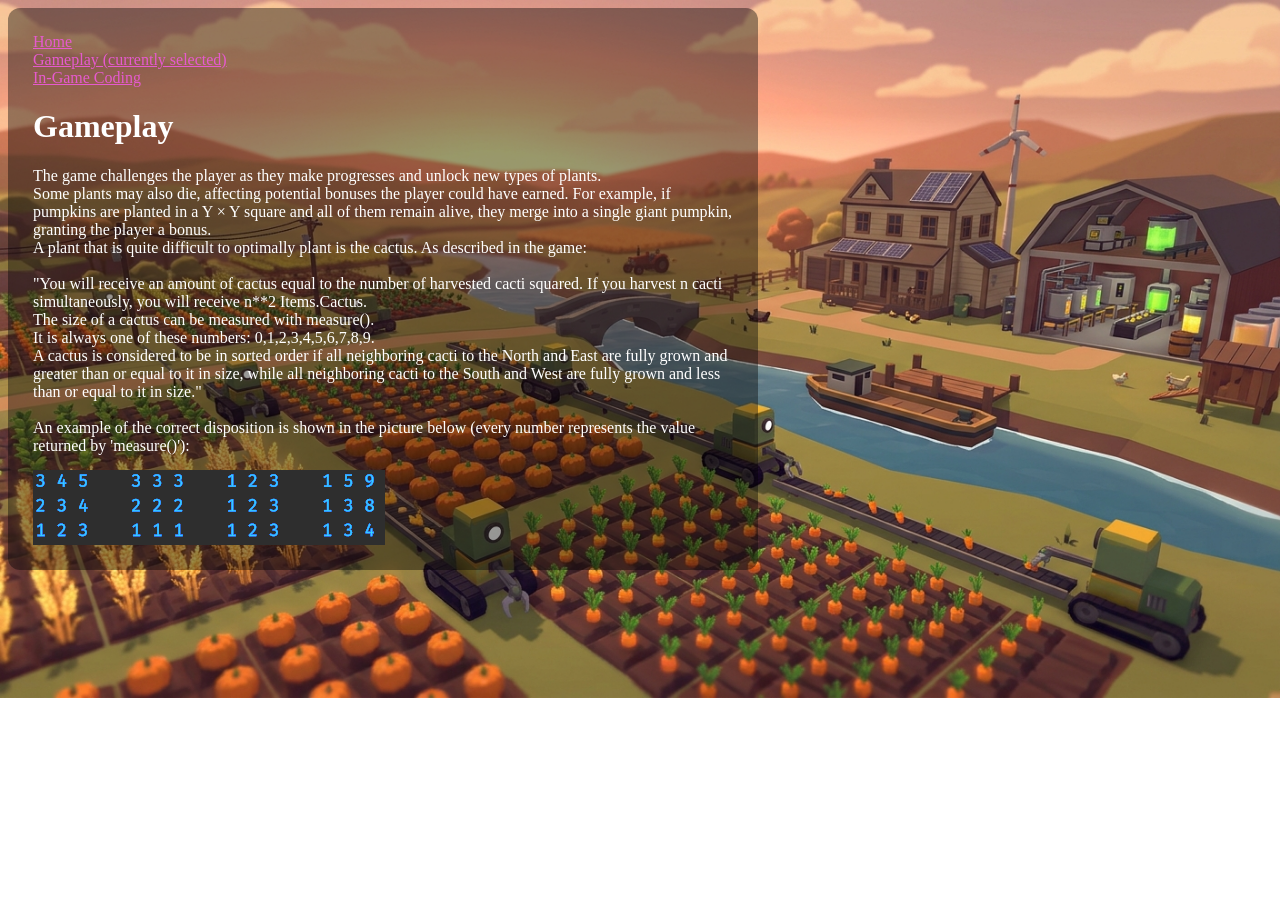
==== gameplay.html @ 9cd08563 "Update gameplay.html" ====
<!DOCTYPE html>
<html>
  <head>
    <title>
      Gameplay
    </title>
    <link rel="stylesheet" href="style.css" type="text/css"/>
  </head>
  <link rel="stylesheet" href="style.css" type="text/css"/>
  <body class="gameplay">
    <div class="content-box">
    <a href="index.html"> Home </a> <br>
    <a href="gameplay.html"> Gameplay (currently selected) </a> <br>
    <a href="ingame_coding.html"> In-Game Coding </a> <br>
    <h1 style="color:white;">Gameplay</h1>
    The game challenges the player as they make progresses and unlock new types of plants. <br>
    Some plants may also die, affecting potential bonuses the player could have earned. For example, if pumpkins are planted in a Y × Y square and all of them remain alive, 
    they merge into a single giant pumpkin, granting the player a bonus. <br>
    A plant that is quite difficult to optimally plant is the cactus. As described in the game: <br> <br>
    "You will receive an amount of cactus equal to the number of harvested cacti squared. If you harvest n cacti simultaneously, you will receive n**2 Items.Cactus. <br>
    The size of a cactus can be measured with measure(). <br>
    It is always one of these numbers: 0,1,2,3,4,5,6,7,8,9. <br>
    A cactus is considered to be in sorted order if all neighboring cacti to the North and East are fully grown and greater than or equal to it in size, 
    while all neighboring cacti to the South and West are fully grown and less than or equal to it in size." <br> <br>
    An example of the correct disposition is shown in the picture below (every number represents the value returned by 'measure()'):
    <img src="images/cactus_disposition.png">
    </div>
  </body>
</html>
---- style.css ----
body.home {
  background-image: url("images/bg_home.jpg");
  background-repeat: no-repeat;
  background-size: cover;
}

body.gameplay {
  background-image: url("images/bg_gaming.jpg");
  background-repeat: no-repeat;
  background-size: cover;
}

body.coding {
  background-image: url("images/bg_coding.jpg");
  background-repeat: no-repeat;
  background-size: cover;
}

h1 {color:gray;}

.content-box {
  background-color: rgba(0, 0, 0, 0.4);
  color: white;
  padding: 25px;
  max-width: 700px;
  border-radius: 12px;
}

a {
  color:#e65ace
}

a:visited {
  color:#570f2a
}

img {
  display: block;
  margin-top: 15px;
}
---- style.css ----
body.home {
  background-image: url("images/bg_home.jpg");
  background-repeat: no-repeat;
  background-size: cover;
}

body.gameplay {
  background-image: url("images/bg_gaming.jpg");
  background-repeat: no-repeat;
  background-size: cover;
}

body.coding {
  background-image: url("images/bg_coding.jpg");
  background-repeat: no-repeat;
  background-size: cover;
}

h1 {color:gray;}

.content-box {
  background-color: rgba(0, 0, 0, 0.4);
  color: white;
  padding: 25px;
  max-width: 700px;
  border-radius: 12px;
}

a {
  color:#e65ace
}

a:visited {
  color:#570f2a
}

img {
  display: block;
  margin-top: 15px;
}
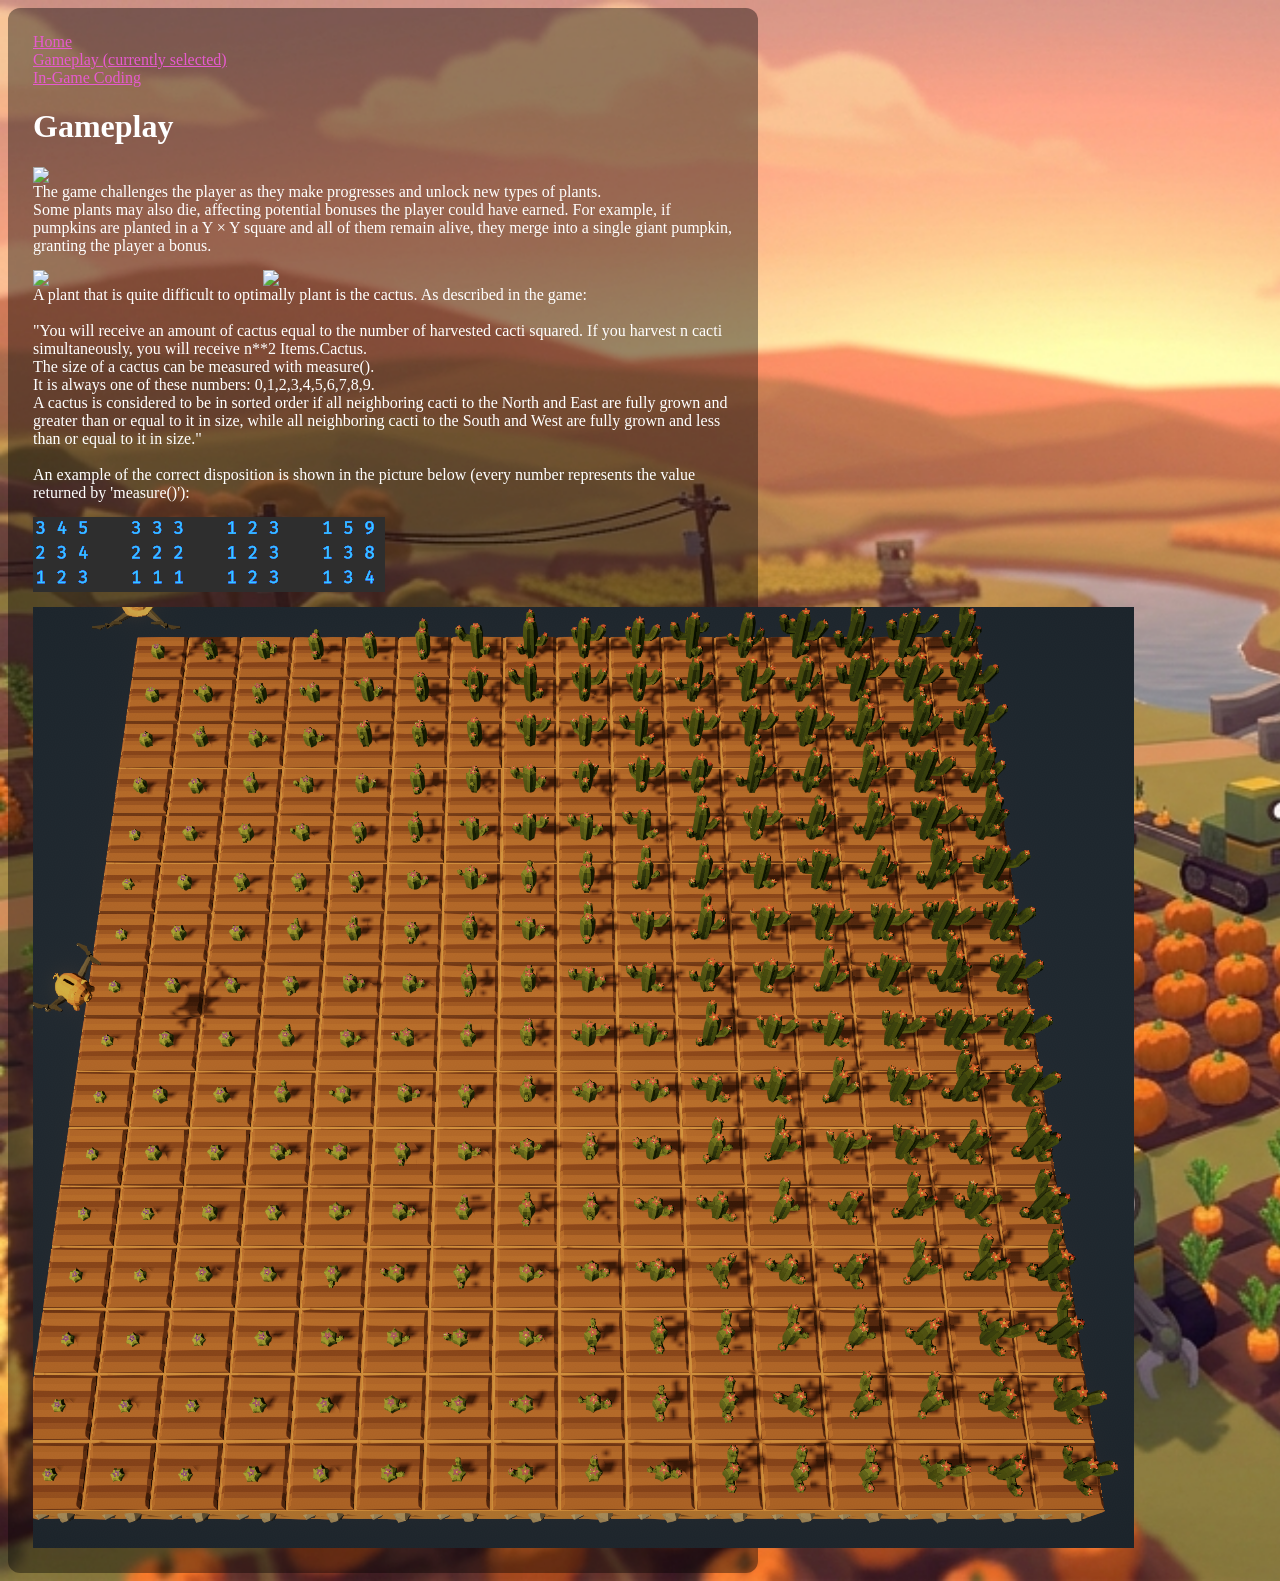
==== commit 2ba0cd43: "Update gameplay.html" ====
--- a/gameplay.html
+++ b/gameplay.html
@@ -5,6 +5,7 @@
       Gameplay
     </title>
     <link rel="stylesheet" href="style.css" type="text/css"/>
+    <script type="text/javascript" id="cookiebanner" src="https://cdn.jsdelivr.net/gh/dobarkod/cookie-banner@1.2.2/dist/cookiebanner.min.js"></script>
   </head>
   <link rel="stylesheet" href="style.css" type="text/css"/>
   <body class="gameplay">
@@ -13,9 +14,13 @@
     <a href="gameplay.html"> Gameplay (currently selected) </a> <br>
     <a href="ingame_coding.html"> In-Game Coding </a> <br>
     <h1 style="color:white;">Gameplay</h1>
+      <img src="https://encrypted-tbn0.gstatic.com/images?q=tbn:ANd9GcTDnwSz23HgGmIFtyo_KvL1-I1O4te7oXnSXVxsimvYsA&s=10">
     The game challenges the player as they make progresses and unlock new types of plants. <br>
     Some plants may also die, affecting potential bonuses the player could have earned. For example, if pumpkins are planted in a Y × Y square and all of them remain alive, 
     they merge into a single giant pumpkin, granting the player a bonus. <br>
+    <div class="image-container">
+        <img src="images/dead_pumpkins.jpg"> <img src="images/giant_pumpkin_example.png">
+      </div>
     A plant that is quite difficult to optimally plant is the cactus. As described in the game: <br> <br>
     "You will receive an amount of cactus equal to the number of harvested cacti squared. If you harvest n cacti simultaneously, you will receive n**2 Items.Cactus. <br>
     The size of a cactus can be measured with measure(). <br>
@@ -24,6 +29,7 @@
     while all neighboring cacti to the South and West are fully grown and less than or equal to it in size." <br> <br>
     An example of the correct disposition is shown in the picture below (every number represents the value returned by 'measure()'):
     <img src="images/cactus_disposition.png">
+    <img src="images/cacti.png">
     </div>
   </body>
 </html>
--- a/style.css
+++ b/style.css
@@ -38,3 +38,13 @@
   display: block;
   margin-top: 15px;
 }
+
+.image-container {
+    display: flex;
+    gap: 20px;
+}
+
+.image-container img {
+    width: 30%;
+    height: auto;
+}
--- a/style.css
+++ b/style.css
@@ -38,3 +38,13 @@
   display: block;
   margin-top: 15px;
 }
+
+.image-container {
+    display: flex;
+    gap: 20px;
+}
+
+.image-container img {
+    width: 30%;
+    height: auto;
+}
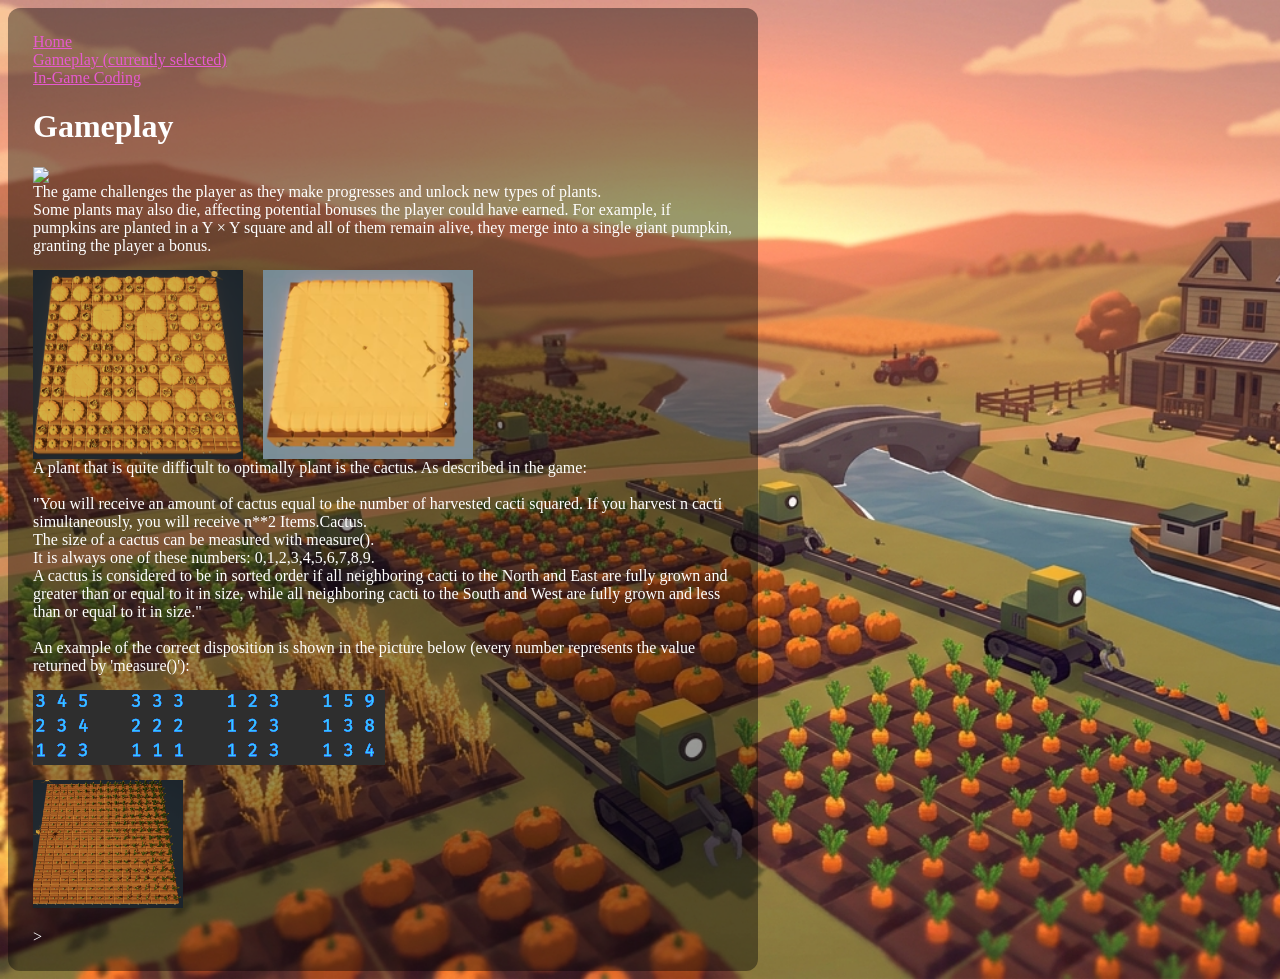
==== commit c7377e98: "Update gameplay.html" ====
--- a/gameplay.html
+++ b/gameplay.html
@@ -19,7 +19,7 @@
     Some plants may also die, affecting potential bonuses the player could have earned. For example, if pumpkins are planted in a Y × Y square and all of them remain alive, 
     they merge into a single giant pumpkin, granting the player a bonus. <br>
     <div class="image-container">
-        <img src="images/dead_pumpkins.jpg"> <img src="images/giant_pumpkin_example.png">
+        <img src="images/dead_pumpkins.png"> <img src="images/giant_pumpkin_example.png">
       </div>
     A plant that is quite difficult to optimally plant is the cactus. As described in the game: <br> <br>
     "You will receive an amount of cactus equal to the number of harvested cacti squared. If you harvest n cacti simultaneously, you will receive n**2 Items.Cactus. <br>
@@ -29,7 +29,7 @@
     while all neighboring cacti to the South and West are fully grown and less than or equal to it in size." <br> <br>
     An example of the correct disposition is shown in the picture below (every number represents the value returned by 'measure()'):
     <img src="images/cactus_disposition.png">
-    <img src="images/cacti.png">
+    <img src="images/cacti.png" style="width: 150px; height: auto; margin-bottom: 20px;">>
     </div>
   </body>
 </html>
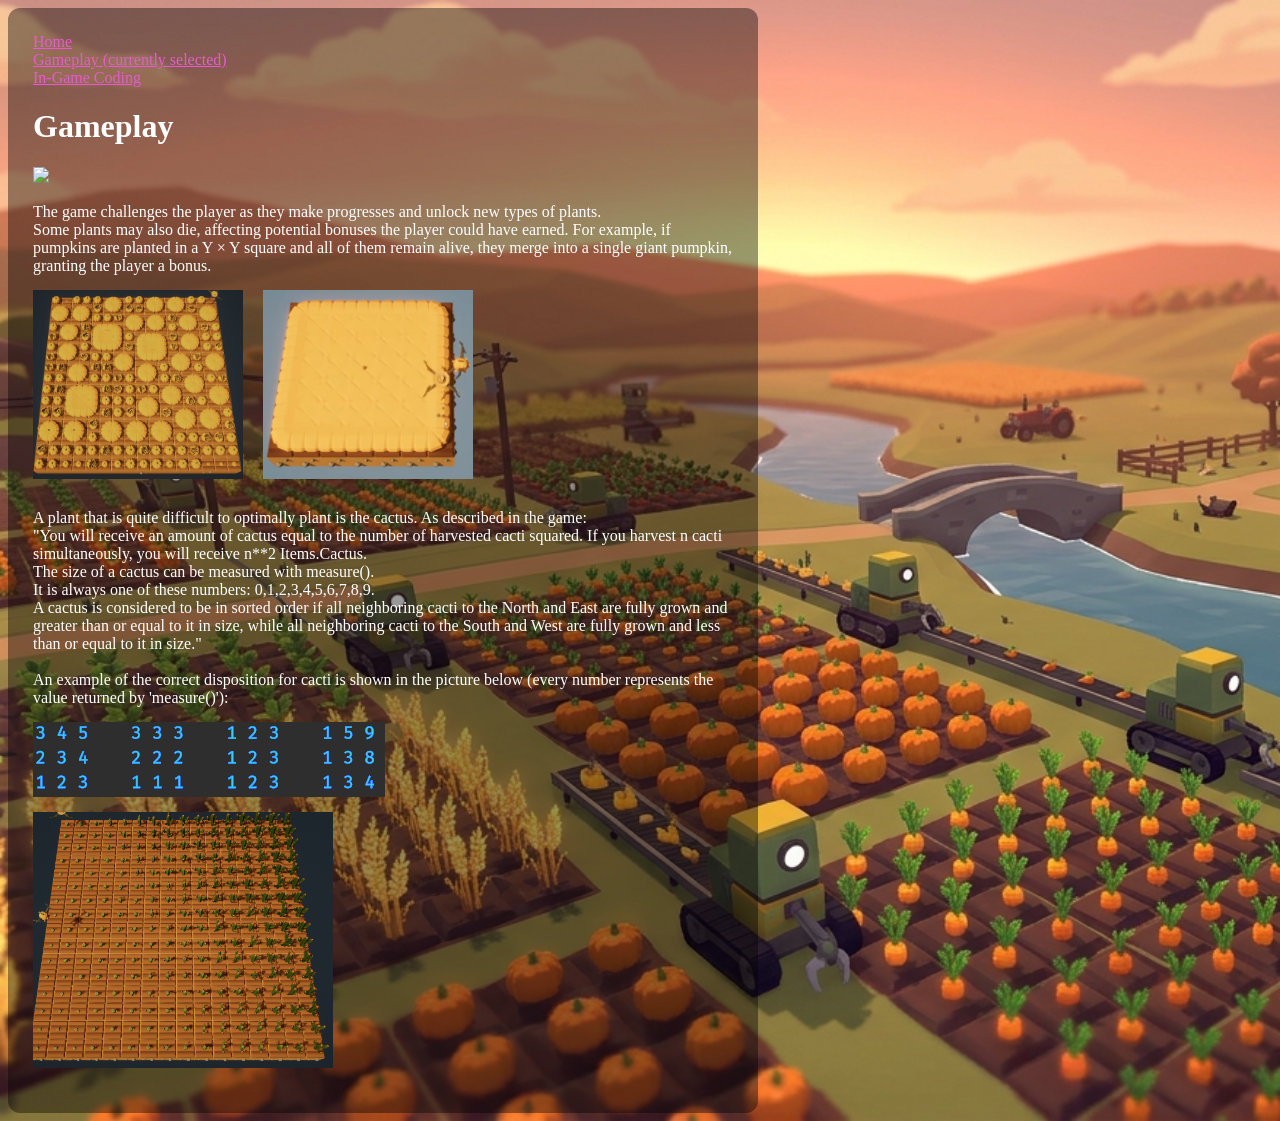
==== commit 1a4718f2: "Update gameplay.html" ====
--- a/gameplay.html
+++ b/gameplay.html
@@ -14,22 +14,22 @@
     <a href="gameplay.html"> Gameplay (currently selected) </a> <br>
     <a href="ingame_coding.html"> In-Game Coding </a> <br>
     <h1 style="color:white;">Gameplay</h1>
-      <img src="https://encrypted-tbn0.gstatic.com/images?q=tbn:ANd9GcTDnwSz23HgGmIFtyo_KvL1-I1O4te7oXnSXVxsimvYsA&s=10">
+      <img src="https://encrypted-tbn0.gstatic.com/images?q=tbn:ANd9GcTDnwSz23HgGmIFtyo_KvL1-I1O4te7oXnSXVxsimvYsA&s=10" style="width: 300px; height: auto; margin-bottom: 20px;">
     The game challenges the player as they make progresses and unlock new types of plants. <br>
     Some plants may also die, affecting potential bonuses the player could have earned. For example, if pumpkins are planted in a Y × Y square and all of them remain alive, 
     they merge into a single giant pumpkin, granting the player a bonus. <br>
     <div class="image-container">
         <img src="images/dead_pumpkins.png"> <img src="images/giant_pumpkin_example.png">
       </div>
-    A plant that is quite difficult to optimally plant is the cactus. As described in the game: <br> <br>
+    A plant that is quite difficult to optimally plant is the cactus. As described in the game: <br>
     "You will receive an amount of cactus equal to the number of harvested cacti squared. If you harvest n cacti simultaneously, you will receive n**2 Items.Cactus. <br>
     The size of a cactus can be measured with measure(). <br>
     It is always one of these numbers: 0,1,2,3,4,5,6,7,8,9. <br>
     A cactus is considered to be in sorted order if all neighboring cacti to the North and East are fully grown and greater than or equal to it in size, 
     while all neighboring cacti to the South and West are fully grown and less than or equal to it in size." <br> <br>
-    An example of the correct disposition is shown in the picture below (every number represents the value returned by 'measure()'):
+    An example of the correct disposition for cacti is shown in the picture below (every number represents the value returned by 'measure()'):
     <img src="images/cactus_disposition.png">
-    <img src="images/cacti.png" style="width: 150px; height: auto; margin-bottom: 20px;">>
+    <img src="images/cacti.png" style="width: 300px; height: auto; margin-bottom: 20px;">
     </div>
   </body>
 </html>
--- a/style.css
+++ b/style.css
@@ -42,6 +42,7 @@
 .image-container {
     display: flex;
     gap: 20px;
+    margin-bottom: 30px;
 }
 
 .image-container img {
--- a/style.css
+++ b/style.css
@@ -42,6 +42,7 @@
 .image-container {
     display: flex;
     gap: 20px;
+    margin-bottom: 30px;
 }
 
 .image-container img {
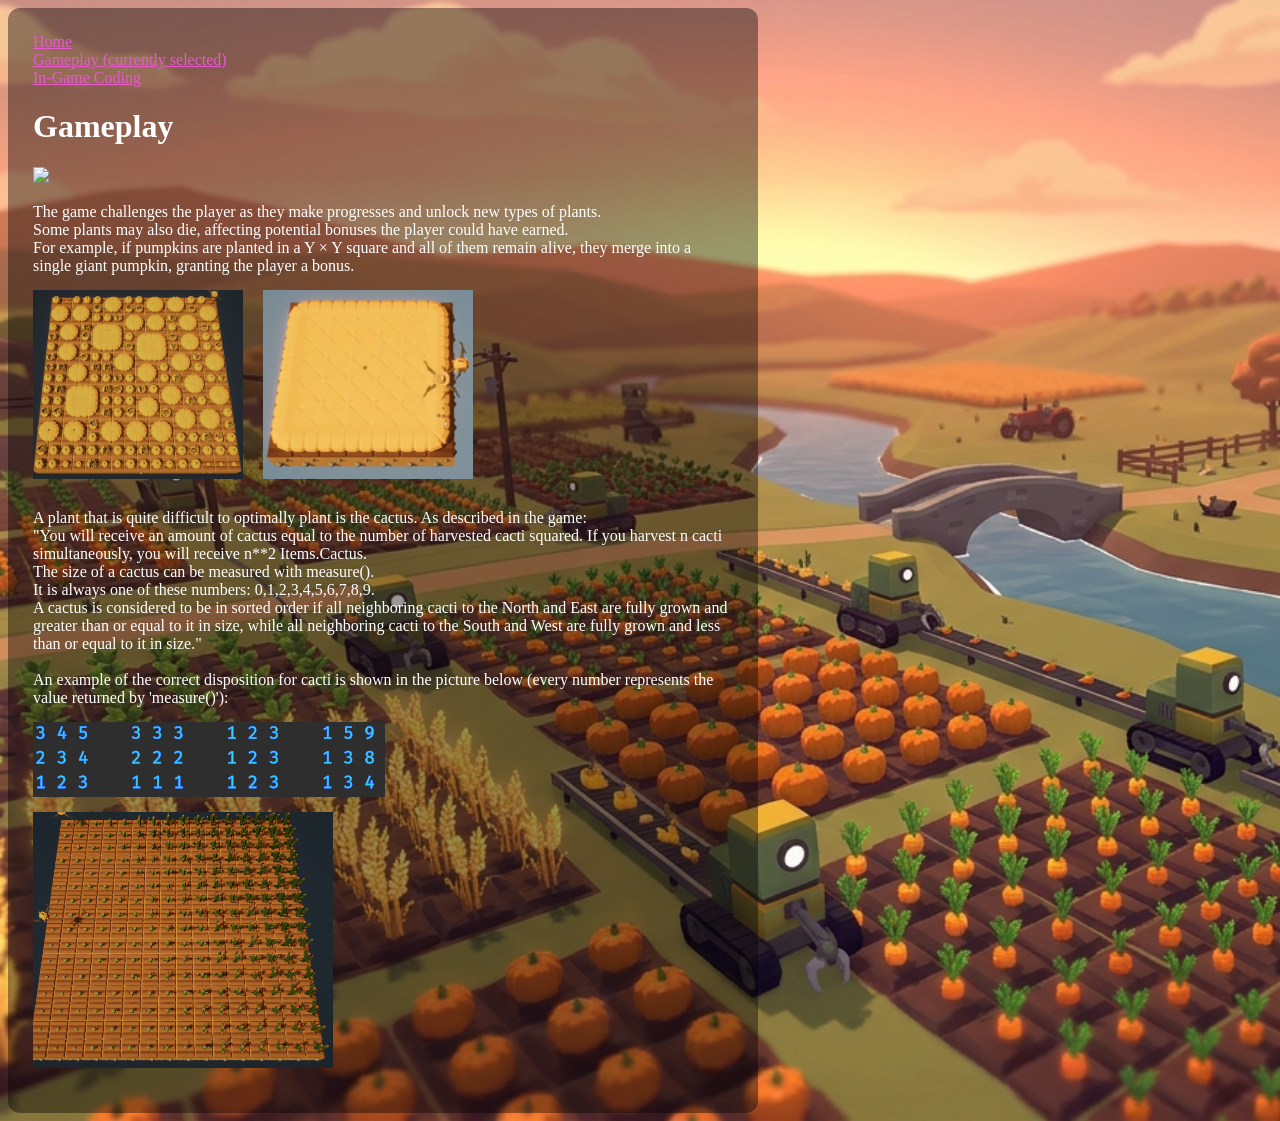
==== commit 67c4adf1: "Update gameplay.html" ====
--- a/gameplay.html
+++ b/gameplay.html
@@ -14,9 +14,10 @@
     <a href="gameplay.html"> Gameplay (currently selected) </a> <br>
     <a href="ingame_coding.html"> In-Game Coding </a> <br>
     <h1 style="color:white;">Gameplay</h1>
-      <img src="https://encrypted-tbn0.gstatic.com/images?q=tbn:ANd9GcTDnwSz23HgGmIFtyo_KvL1-I1O4te7oXnSXVxsimvYsA&s=10" style="width: 300px; height: auto; margin-bottom: 20px;">
+      <img src="https://encrypted-tbn0.gstatic.com/images?q=tbn:ANd9GcTDnwSz23HgGmIFtyo_KvL1-I1O4te7oXnSXVxsimvYsA&s=10" style="width: 150px; height: auto; margin-bottom: 20px;">
     The game challenges the player as they make progresses and unlock new types of plants. <br>
-    Some plants may also die, affecting potential bonuses the player could have earned. For example, if pumpkins are planted in a Y × Y square and all of them remain alive, 
+    Some plants may also die, affecting potential bonuses the player could have earned. <br>
+    For example, if pumpkins are planted in a Y × Y square and all of them remain alive, 
     they merge into a single giant pumpkin, granting the player a bonus. <br>
     <div class="image-container">
         <img src="images/dead_pumpkins.png"> <img src="images/giant_pumpkin_example.png">
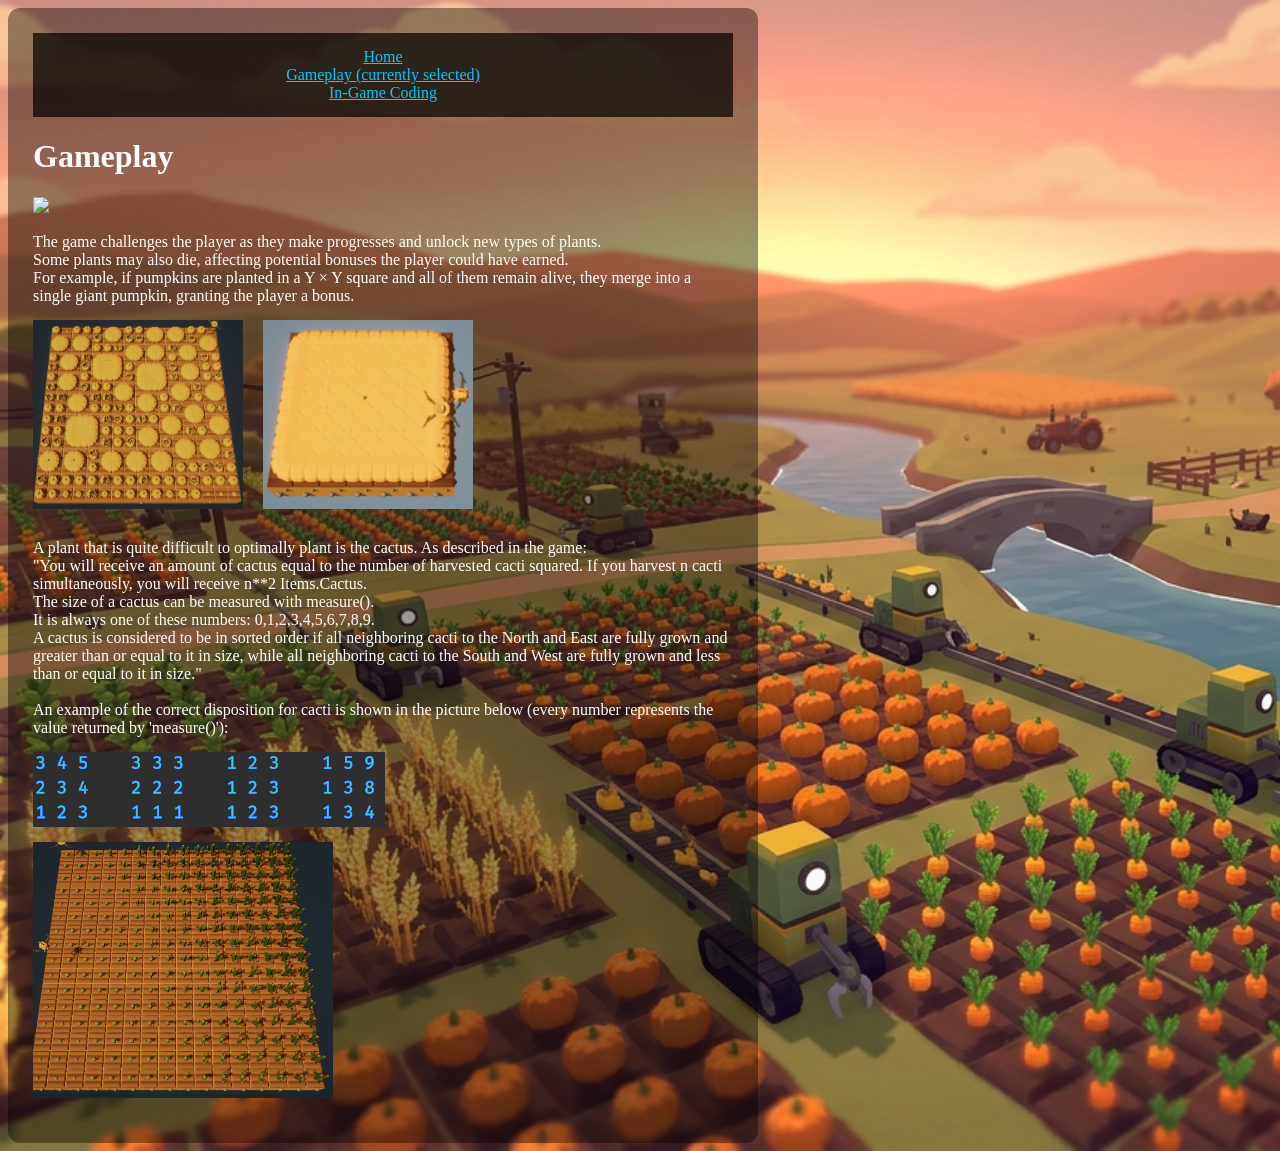
==== commit 01c68cb2: "Update gameplay.html" ====
--- a/gameplay.html
+++ b/gameplay.html
@@ -7,13 +7,14 @@
     <link rel="stylesheet" href="style.css" type="text/css"/>
     <script type="text/javascript" id="cookiebanner" src="https://cdn.jsdelivr.net/gh/dobarkod/cookie-banner@1.2.2/dist/cookiebanner.min.js"></script>
   </head>
-  <link rel="stylesheet" href="style.css" type="text/css"/>
   <body class="gameplay">
     <div class="content-box">
-    <a href="index.html"> Home </a> <br>
-    <a href="gameplay.html"> Gameplay (currently selected) </a> <br>
-    <a href="ingame_coding.html"> In-Game Coding </a> <br>
-    <h1 style="color:white;">Gameplay</h1>
+          <div class="links">
+            <a href="index.html"> Home </a> <br>
+            <a href="gameplay.html"> Gameplay (currently selected) </a> <br>
+            <a href="ingame_coding.html"> In-Game Coding </a> <br>
+          </div>
+     <h1 style="color:white;">Gameplay</h1>
       <img src="https://encrypted-tbn0.gstatic.com/images?q=tbn:ANd9GcTDnwSz23HgGmIFtyo_KvL1-I1O4te7oXnSXVxsimvYsA&s=10" style="width: 150px; height: auto; margin-bottom: 20px;">
     The game challenges the player as they make progresses and unlock new types of plants. <br>
     Some plants may also die, affecting potential bonuses the player could have earned. <br>
--- a/style.css
+++ b/style.css
@@ -27,11 +27,11 @@
 }
 
 a {
-  color:#e65ace
+  color:#0ac6ff
 }
 
 a:visited {
-  color:#570f2a
+  color:#5d00ff
 }
 
 img {
@@ -49,3 +49,9 @@
     width: 30%;
     height: auto;
 }
+
+.links{
+    background-color: rgba(0, 0, 0, 0.7);
+    padding: 15px;
+    text-align: center;
+}
